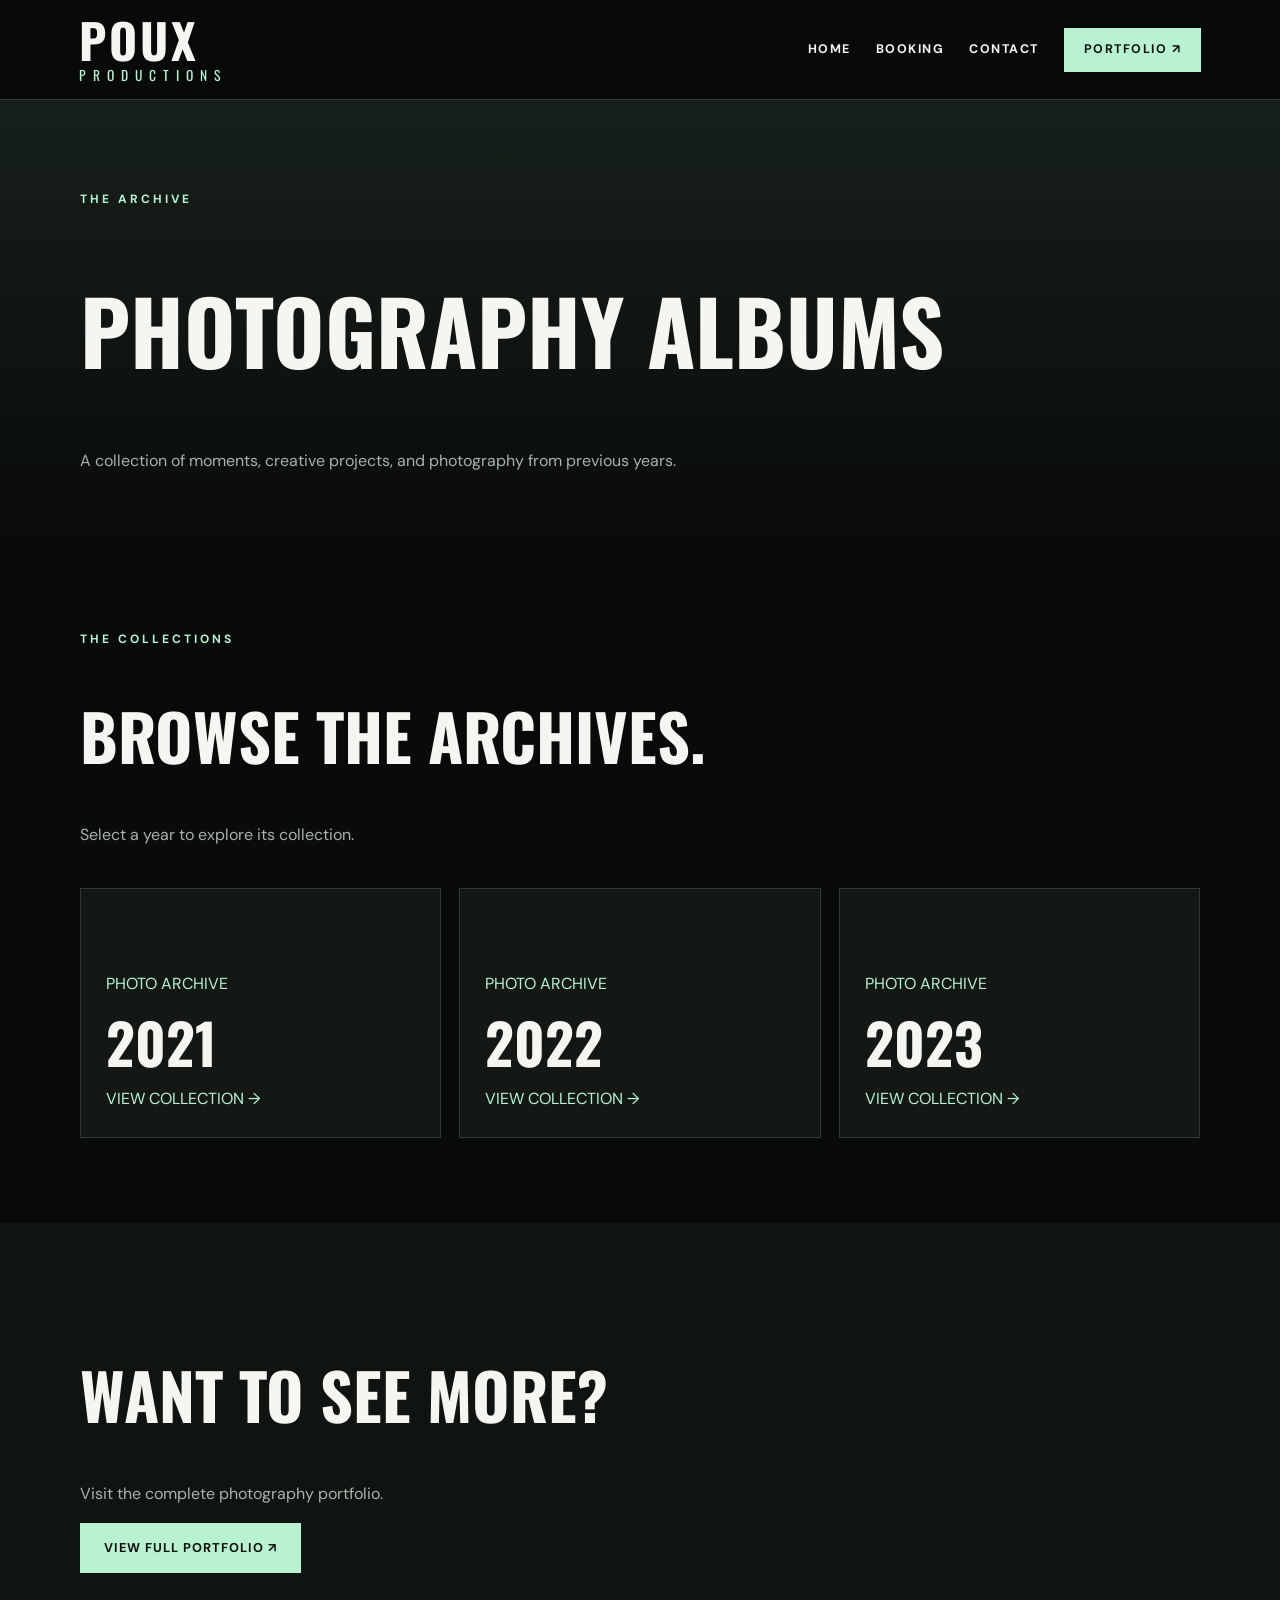
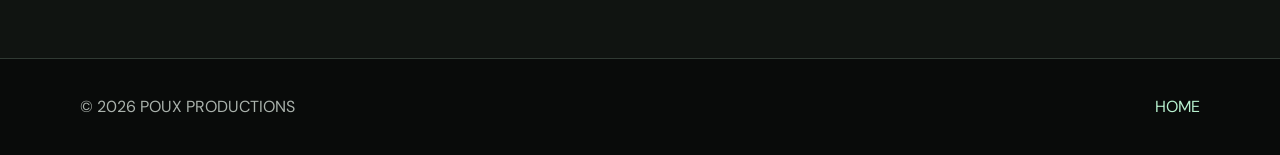
==== albums.html @ ec7aa862 "Create albums.html" ====
<!DOCTYPE html>
<html lang="en">
<head>
  <meta charset="UTF-8">
  <meta name="viewport" content="width=device-width, initial-scale=1">
  <title>Albums | Poux Productions</title>
  <link rel="stylesheet" href="styles.css">
</head>
<body>

<header class="site-header">
  <div class="header-inner">
    <a class="brand" href="index.html">
      <strong>POUX</strong><span>PRODUCTIONS</span>
    </a>

    <button class="menu-toggle" aria-expanded="false">MENU ☰</button>

    <nav class="nav-links">
      <a href="index.html">HOME</a>
      <a href="questionnaire.html">BOOKING</a>
      <a href="contact.html">CONTACT</a>
      <a class="nav-portfolio" href="https://gabbydftba.wixsite.com/photos"
         target="_blank" rel="noopener noreferrer">PORTFOLIO ↗</a>
    </nav>
  </div>
</header>

<main>

<section class="page-hero">
  <div class="container">
    <div class="eyebrow">THE ARCHIVE</div>
    <h1>Photography Albums</h1>
    <p>
      A collection of moments, creative projects,
      and photography from previous years.
    </p>
  </div>
</section>

<section class="section">
  <div class="container">

    <div class="section-heading">
      <div class="eyebrow">THE COLLECTIONS</div>
      <h2>Browse the archives.</h2>
      <p>Select a year to explore its collection.</p>
    </div>

    <div class="archive-grid">

      <a class="archive-card" href="album-2021.html">
        <span>PHOTO ARCHIVE</span>
        <strong>2021</strong>
        <span>VIEW COLLECTION →</span>
      </a>

      <a class="archive-card" href="album-2022.html">
        <span>PHOTO ARCHIVE</span>
        <strong>2022</strong>
        <span>VIEW COLLECTION →</span>
      </a>

      <a class="archive-card" href="album-2023.html">
        <span>PHOTO ARCHIVE</span>
        <strong>2023</strong>
        <span>VIEW COLLECTION →</span>
      </a>

    </div>
  </div>
</section>

<section class="section alt">
  <div class="container">
    <h2>Want to see more?</h2>
    <p>Visit the complete photography portfolio.</p>

    <a class="button"
       href="https://gabbydftba.wixsite.com/photos"
       target="_blank" rel="noopener noreferrer">
       VIEW FULL PORTFOLIO ↗
    </a>
  </div>
</section>

</main>

<footer class="site-footer">
  <div class="footer-inner">
    <span>© 2026 POUX PRODUCTIONS</span>
    <a href="index.html">HOME</a>
  </div>
</footer>

<script src="script.js"></script>
</body>
</html>
---- styles.css ----
@import url('https://fonts.googleapis.com/css2?family=DM+Sans:wght@400;500;600;700&family=Oswald:wght@400;500;600;700&display=swap');

:root {
  --bg: #090b0a;
  --panel: #131815;
  --text: #f5f5f2;
  --muted: #aab2ac;
  --mint: #b8f2d0;
  --border: #303a33;
}

* {
  box-sizing: border-box;
}

html {
  scroll-behavior: smooth;
}

body {
  margin: 0;
  background: var(--bg);
  color: var(--text);
  font-family: 'DM Sans', sans-serif;
  line-height: 1.6;
}

a {
  color: inherit;
}

.site-header {
  position: sticky;
  top: 0;
  z-index: 100;
  background: rgba(9,11,10,.96);
  border-bottom: 1px solid var(--border);
}

.header-inner {
  max-width: 1250px;
  margin: auto;
  padding: 18px 5%;
  display: flex;
  justify-content: space-between;
  align-items: center;
  gap: 25px;
}

.brand {
  text-decoration: none;
  display: flex;
  flex-direction: column;
  line-height: .9;
}

.brand strong {
  font-family: 'Oswald', sans-serif;
  font-size: 3rem;
  letter-spacing: 3px;
}

.brand span {
  font-family: 'Oswald', sans-serif;
  font-size: .85rem;
  letter-spacing: 7px;
  color: var(--mint);
  margin-top: 8px;
}

.nav-links {
  display: flex;
  align-items: center;
  gap: 25px;
}

.nav-links a {
  text-decoration: none;
  font-size: .78rem;
  font-weight: 700;
  letter-spacing: 1.5px;
}

.nav-links a:hover {
  color: var(--mint);
}

.nav-portfolio {
  background: var(--mint);
  color: #101410 !important;
  padding: 12px 20px;
}

.nav-portfolio:hover {
  background: white;
}

.menu-toggle {
  display: none;
  background: transparent;
  border: 1px solid var(--border);
  color: white;
  padding: 10px;
}

.container {
  width: 90%;
  max-width: 1120px;
  margin: auto;
}

.hero {
  min-height: 78vh;
  display: flex;
  align-items: center;
  background:
    linear-gradient(90deg, rgba(0,0,0,.9), rgba(0,0,0,.45)),
    url('assets/images/home-hero.jpg') center/cover;
}

.hero-content {
  width: 90%;
  max-width: 1120px;
  margin: auto;
  padding: 90px 0;
}

.eyebrow {
  color: var(--mint);
  font-size: .75rem;
  font-weight: 700;
  letter-spacing: 3px;
  text-transform: uppercase;
}

h1, h2, h3 {
  font-family: 'Oswald', sans-serif;
  text-transform: uppercase;
  line-height: 1.05;
}

h1 {
  font-size: clamp(3.5rem, 9vw, 7rem);
}

h2 {
  font-size: clamp(2.5rem, 6vw, 4rem);
}

h3 {
  font-size: 1.6rem;
}

.hero p {
  max-width: 580px;
  color: var(--muted);
  font-size: 1.1rem;
}

.button {
  display: inline-block;
  padding: 14px 23px;
  background: var(--mint);
  color: #101410;
  text-decoration: none;
  font-size: .8rem;
  font-weight: 700;
  letter-spacing: 1px;
  border: 1px solid var(--mint);
  cursor: pointer;
}

.button:hover {
  background: white;
  border-color: white;
}

.button.secondary {
  background: transparent;
  color: white;
  border-color: var(--border);
}

.hero-actions {
  display: flex;
  gap: 15px;
  flex-wrap: wrap;
  margin-top: 30px;
}

.section {
  padding: 85px 0;
}

.section.alt {
  background: #101411;
}

.section-heading {
  max-width: 700px;
  margin-bottom: 40px;
}

.section-heading p,
p {
  color: var(--muted);
}

.steps,
.card-grid {
  display: grid;
  grid-template-columns: repeat(2, 1fr);
  gap: 18px;
}

.step,
.card,
.form-panel {
  background: var(--panel);
  border: 1px solid var(--border);
  padding: 28px;
}

.step-number {
  font-family: 'Oswald';
  font-size: 3rem;
  color: var(--mint);
}

.card a,
.step a {
  color: var(--mint);
  text-decoration: none;
  font-weight: 700;
}

.page-hero {
  padding: 90px 0 55px;
  background: linear-gradient(180deg, #17201a, #090b0a);
}

.page-hero h1 {
  font-size: clamp(3.2rem, 7vw, 5.5rem);
}

.archive-grid {
  display: grid;
  grid-template-columns: repeat(3, 1fr);
  gap: 18px;
}

.archive-card {
  min-height: 250px;
  padding: 25px;
  background: var(--panel);
  border: 1px solid var(--border);
  display: flex;
  flex-direction: column;
  justify-content: flex-end;
  text-decoration: none;
}

.archive-card strong {
  font-family: 'Oswald';
  font-size: 3.5rem;
}

.archive-card span {
  color: var(--mint);
}

.form-wrap {
  max-width: 800px;
  margin: auto;
}

.form-grid {
  display: grid;
  grid-template-columns: 1fr 1fr;
  gap: 18px;
}

.field {
  display: flex;
  flex-direction: column;
  gap: 8px;
  margin-bottom: 15px;
}

.field.full {
  grid-column: 1 / -1;
}

label, legend {
  font-size: .85rem;
  font-weight: 700;
}

input, textarea, select {
  width: 100%;
  background: #090d0b;
  border: 1px solid #3b4940;
  color: white;
  padding: 13px;
  font: inherit;
}

textarea {
  min-height: 120px;
}

fieldset {
  border: 1px solid var(--border);
  margin: 20px 0;
  padding: 18px;
}

legend {
  color: var(--mint);
  padding: 0 8px;
}

.choice-list {
  display: grid;
  grid-template-columns: repeat(2, 1fr);
  gap: 12px;
}

.choice {
  display: flex;
  gap: 9px;
  align-items: center;
  font-weight: 400;
}

.choice input {
  width: auto;
}

.note {
  font-size: .85rem;
}

.site-footer {
  border-top: 1px solid var(--border);
  padding: 35px 5%;
  color: var(--muted);
}

.footer-inner {
  max-width: 1120px;
  margin: auto;
  display: flex;
  justify-content: space-between;
  flex-wrap: wrap;
  gap: 20px;
}

.site-footer a {
  color: var(--mint);
  text-decoration: none;
}

@media (max-width: 780px) {
  .header-inner {
    flex-wrap: wrap;
  }

  .menu-toggle {
    display: block;
  }

  .nav-links {
    display: none;
    width: 100%;
    flex-direction: column;
    align-items: stretch;
    gap: 0;
  }

  .nav-links.open {
    display: flex;
  }

  .nav-links a {
    padding: 14px 4px;
    border-top: 1px solid var(--border);
  }

  .nav-portfolio {
    text-align: center;
  }

  .steps,
  .card-grid,
  .archive-grid,
  .form-grid {
    grid-template-columns: 1fr;
  }

  .field.full {
    grid-column: auto;
  }

  .choice-list {
    grid-template-columns: 1fr;
  }

  .hero {
    min-height: 65vh;
  }

  .section {
    padding: 60px 0;
  }
}
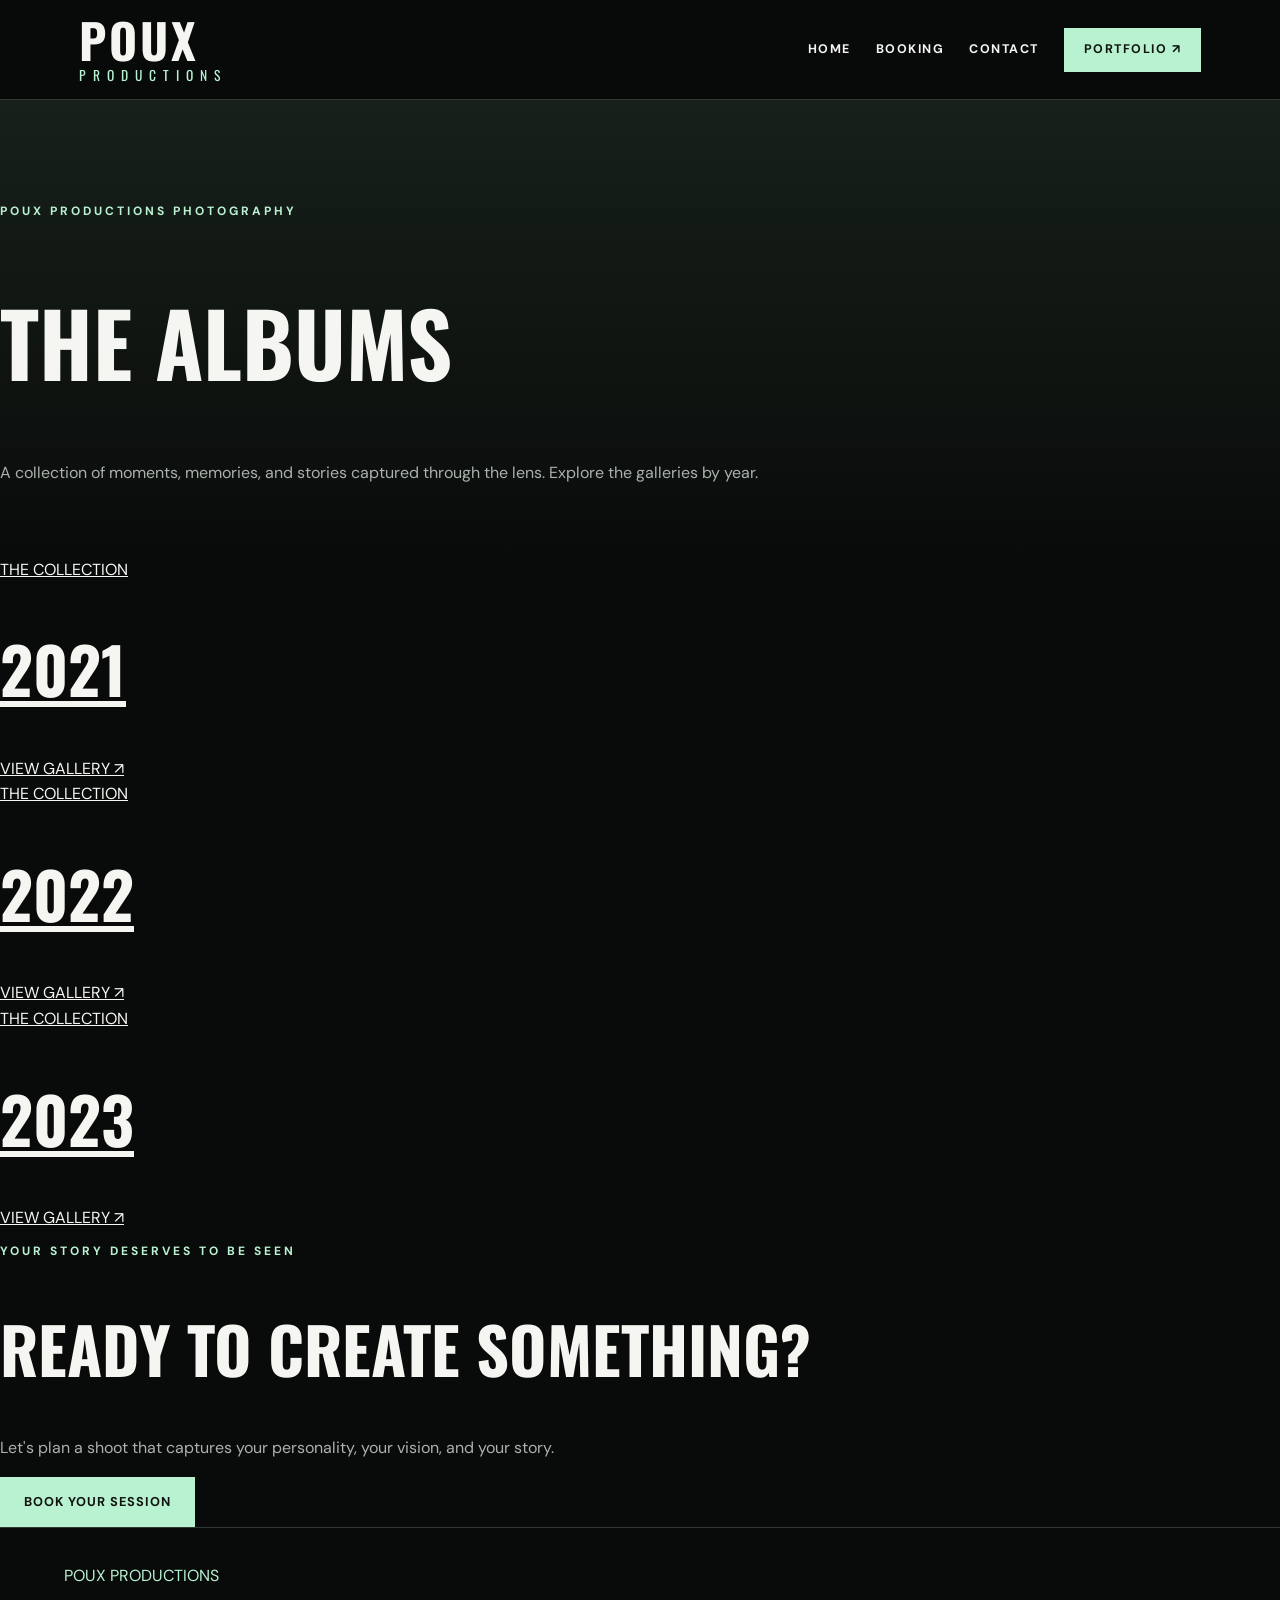
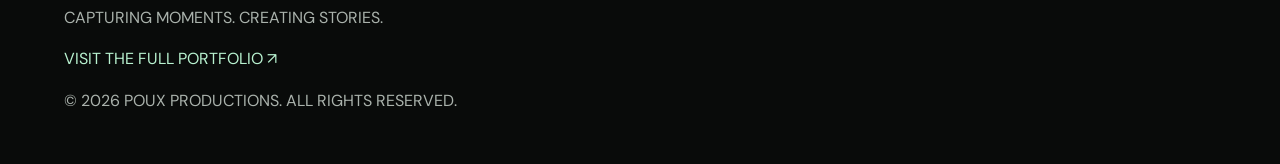
==== commit e37a9459: "Update albums.html" ====
--- a/albums.html
+++ b/albums.html
@@ -2,98 +2,117 @@
 <html lang="en">
 <head>
   <meta charset="UTF-8">
-  <meta name="viewport" content="width=device-width, initial-scale=1">
+  <meta name="viewport" content="width=device-width, initial-scale=1.0">
+  <meta name="theme-color" content="#111111">
   <title>Albums | Poux Productions</title>
   <link rel="stylesheet" href="styles.css">
 </head>
+
 <body>
 
-<header class="site-header">
-  <div class="header-inner">
-    <a class="brand" href="index.html">
-      <strong>POUX</strong><span>PRODUCTIONS</span>
+  <header class="site-header">
+    <div class="header-inner">
+      <a class="brand" href="index.html">
+        <strong>POUX</strong>
+        <span>PRODUCTIONS</span>
+      </a>
+
+      <button class="menu-toggle" aria-label="Toggle navigation" aria-expanded="false">
+        MENU ☰
+      </button>
+
+      <nav class="nav-links">
+        <a href="index.html">HOME</a>
+        <a href="questionnaire.html">BOOKING</a>
+        <a href="contact.html">CONTACT</a>
+        <a class="nav-portfolio"
+           href="https://gabbydftba.wixsite.com/photos"
+           target="_blank"
+           rel="noopener noreferrer">PORTFOLIO ↗</a>
+      </nav>
+    </div>
+  </header>
+
+  <main>
+
+    <section class="page-hero">
+      <p class="eyebrow">POUX PRODUCTIONS PHOTOGRAPHY</p>
+      <h1>THE ALBUMS</h1>
+      <p>
+        A collection of moments, memories, and stories captured
+        through the lens. Explore the galleries by year.
+      </p>
+    </section>
+
+    <section class="album-section">
+      <div class="album-grid">
+
+        <a class="album-card"
+           href="https://gabbydftba.wixsite.com/photos/home"
+           target="_blank"
+           rel="noopener noreferrer">
+          <div class="album-card-content">
+            <span class="album-label">THE COLLECTION</span>
+            <h2>2021</h2>
+            <span class="album-link">VIEW GALLERY ↗</span>
+          </div>
+        </a>
+
+        <a class="album-card"
+           href="https://gabbydftba.wixsite.com/photos/copy-of-book-1"
+           target="_blank"
+           rel="noopener noreferrer">
+          <div class="album-card-content">
+            <span class="album-label">THE COLLECTION</span>
+            <h2>2022</h2>
+            <span class="album-link">VIEW GALLERY ↗</span>
+          </div>
+        </a>
+
+        <a class="album-card"
+           href="https://gabbydftba.wixsite.com/photos/about"
+           target="_blank"
+           rel="noopener noreferrer">
+          <div class="album-card-content">
+            <span class="album-label">THE COLLECTION</span>
+            <h2>2023</h2>
+            <span class="album-link">VIEW GALLERY ↗</span>
+          </div>
+        </a>
+
+      </div>
+    </section>
+
+    <section class="booking-cta">
+      <p class="eyebrow">YOUR STORY DESERVES TO BE SEEN</p>
+      <h2>READY TO CREATE SOMETHING?</h2>
+      <p>
+        Let's plan a shoot that captures your personality,
+        your vision, and your story.
+      </p>
+      <a class="button button-primary" href="questionnaire.html">
+        BOOK YOUR SESSION
+      </a>
+    </section>
+
+  </main>
+
+  <footer class="site-footer">
+    <a href="index.html" class="footer-brand">POUX PRODUCTIONS</a>
+    <p>CAPTURING MOMENTS. CREATING STORIES.</p>
+
+    <a href="https://gabbydftba.wixsite.com/photos"
+       target="_blank"
+       rel="noopener noreferrer">
+      VISIT THE FULL PORTFOLIO ↗
     </a>
 
-    <button class="menu-toggle" aria-expanded="false">MENU ☰</button>
+    <p class="copyright">
+      © 2026 POUX PRODUCTIONS. ALL RIGHTS RESERVED.
+    </p>
+  </footer>
 
-    <nav class="nav-links">
-      <a href="index.html">HOME</a>
-      <a href="questionnaire.html">BOOKING</a>
-      <a href="contact.html">CONTACT</a>
-      <a class="nav-portfolio" href="https://gabbydftba.wixsite.com/photos"
-         target="_blank" rel="noopener noreferrer">PORTFOLIO ↗</a>
-    </nav>
-  </div>
-</header>
+  <script src="script.js"></script>
 
-<main>
-
-<section class="page-hero">
-  <div class="container">
-    <div class="eyebrow">THE ARCHIVE</div>
-    <h1>Photography Albums</h1>
-    <p>
-      A collection of moments, creative projects,
-      and photography from previous years.
-    </p>
-  </div>
-</section>
-
-<section class="section">
-  <div class="container">
-
-    <div class="section-heading">
-      <div class="eyebrow">THE COLLECTIONS</div>
-      <h2>Browse the archives.</h2>
-      <p>Select a year to explore its collection.</p>
-    </div>
-
-    <div class="archive-grid">
-
-      <a class="archive-card" href="album-2021.html">
-        <span>PHOTO ARCHIVE</span>
-        <strong>2021</strong>
-        <span>VIEW COLLECTION →</span>
-      </a>
-
-      <a class="archive-card" href="album-2022.html">
-        <span>PHOTO ARCHIVE</span>
-        <strong>2022</strong>
-        <span>VIEW COLLECTION →</span>
-      </a>
-
-      <a class="archive-card" href="album-2023.html">
-        <span>PHOTO ARCHIVE</span>
-        <strong>2023</strong>
-        <span>VIEW COLLECTION →</span>
-      </a>
-
-    </div>
-  </div>
-</section>
-
-<section class="section alt">
-  <div class="container">
-    <h2>Want to see more?</h2>
-    <p>Visit the complete photography portfolio.</p>
-
-    <a class="button"
-       href="https://gabbydftba.wixsite.com/photos"
-       target="_blank" rel="noopener noreferrer">
-       VIEW FULL PORTFOLIO ↗
-    </a>
-  </div>
-</section>
-
-</main>
-
-<footer class="site-footer">
-  <div class="footer-inner">
-    <span>© 2026 POUX PRODUCTIONS</span>
-    <a href="index.html">HOME</a>
-  </div>
-</footer>
-
-<script src="script.js"></script>
 </body>
 </html>
